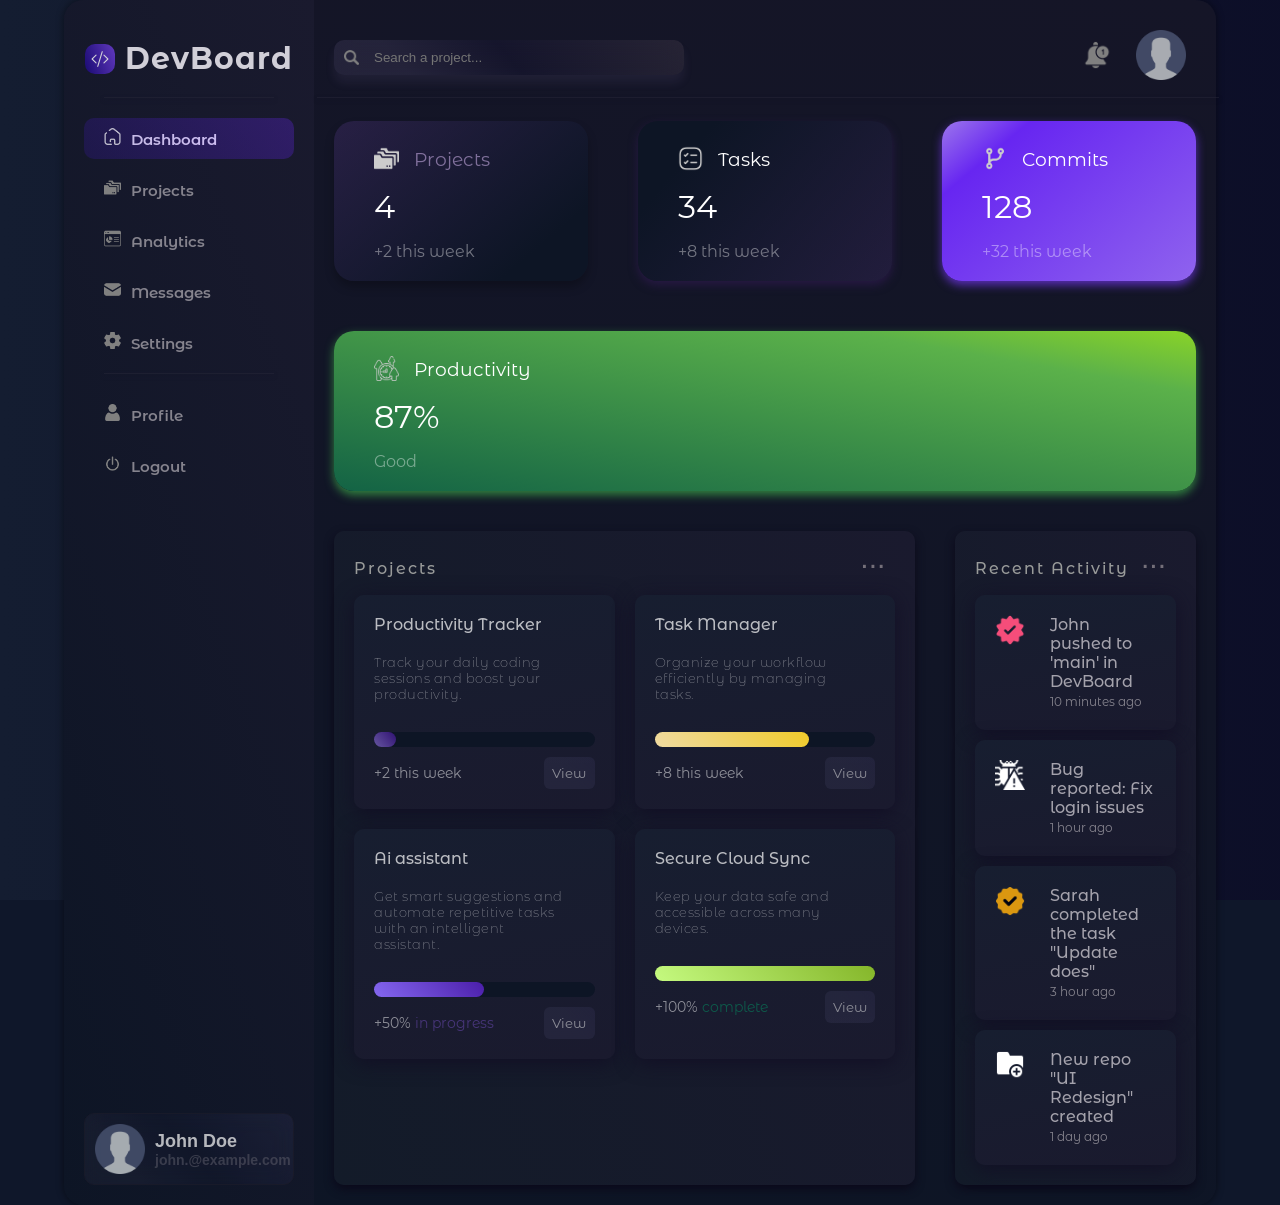
==== index.html @ 60241890 "fixed" ====
<!DOCTYPE html>
<html lang="en">

<head>
    <meta charset="UTF-8">
    <meta name="viewport" content="width=device-width, initial-scale=1.0">
    <link rel="stylesheet" href="style.css">
    <title>DevBoard</title>
    <link rel="preconnect" href="https://fonts.googleapis.com">
    <link rel="preconnect" href="https://fonts.gstatic.com" crossorigin>
    <link
        href="https://fonts.googleapis.com/css2?family=Montserrat+Alternates:ital,wght@0,100;0,200;0,300;0,400;0,500;0,600;0,700;0,800;0,900;1,100;1,200;1,300;1,400;1,500;1,600;1,700;1,800;1,900&display=swap"
        rel="stylesheet">
</head>

<body>
    <div class="container">
        <!-- sidebar -->
        <aside class="sidebar">
            <h1>
                <svg xmlns="http://www.w3.org/2000/svg" width="16" height="16" fill="currentColor"
                    class="bi bi-code-slash" viewBox="0 0 16 16" id="Dev-icon">
                    <path
                        d="M10.478 1.647a.5.5 0 1 0-.956-.294l-4 13a.5.5 0 0 0 .956.294zM4.854 4.146a.5.5 0 0 1 0 .708L1.707 8l3.147 3.146a.5.5 0 0 1-.708.708l-3.5-3.5a.5.5 0 0 1 0-.708l3.5-3.5a.5.5 0 0 1 .708 0m6.292 0a.5.5 0 0 0 0 .708L14.293 8l-3.147 3.146a.5.5 0 0 0 .708.708l3.5-3.5a.5.5 0 0 0 0-.708l-3.5-3.5a.5.5 0 0 0-.708 0" />
                </svg>
                <p>DevBoard</p>
            </h1>
            <hr class="line">
            <ul class="main-list ">
                <li><button class="sidebar-buttons"><img class="Dev-icon" src="./pngs/home-icon.png" alt="home"
                            height="15">Dashboard</button></li>
                <li><button class="sidebar-buttons"><img class="Dev-icon" src="./pngs/folder-icon.png" alt="folder"
                            height="15">Projects</button></li>
                <li><button class="sidebar-buttons"><img class="Dev-icon" src="./pngs/analitics-icon.png"
                            alt="analytics" height="15">Analytics</button></li>
                <li><button class="sidebar-buttons"><img class="Dev-icon" src="./pngs/email.png" alt="email"
                            height="15">Messages</button></li>
                <li><button class="sidebar-buttons"><img class="Dev-icon" src="./pngs/settings.png" alt="settings"
                            height="15">Settings</button></li>
            </ul>
            <hr class="line">

            <ul class="login-list">
                <li><button class="profile-buttons"><img class="Dev-icon" src="./pngs/user.png" alt="profile"
                            height="15">Profile</button></li>
                <li><button class="profile-buttons"><img class="Dev-icon" src="./pngs/turn-off.png" alt="logout"
                            height="15">Logout</button></li>
            </ul>


            <button class="Profile">
                <img class="Profile-img" src="./pngs/profile.png" alt="profile" height="50">
                <div class="Profile-text">
                    <span>John Doe</span>
                    <p>john.@example.com</p>
                </div>
            </button>

        </aside>

        <div class="main">
            <div class="navbar-container">
                <nav class="navbar">
                    <div class="search">
                        <img class="search-icon" src="./pngs/magnifying-glass.png" alt="search" height="15">
                        <input type="text" placeholder="Search a project..." class="search-input">
                    </div>

                    <div class="notify">
                        <a href="#"><img class="notify-icon" src="./pngs/notify.png" alt="notifications"
                                height="15"></a>
                        <a href="#" id="Profile"><img class="Profile-img" src="./pngs/profile.png" alt="profile"
                                height="50"></a>
                    </div>
                </nav>
                <hr class="nav-line">


                <section class="content">

                    <div class="cards-container">
                        <div class="card first">
                            <h3><img src="./pngs/folder-icon.png" alt="folder icon" height="20"
                                    class="content-icon">Projects
                            </h3>
                            <span class="indicator project-cnt">0</span>
                            <p class="details">+2 this week</p>
                        </div>

                        <div class="card second">
                            <h3><img src="./pngs/checklist.png" alt="checklist icon" height="20"
                                    class="content-icon">Tasks
                            </h3>
                            <span class="indicator">34</span>
                            <p class="details">+8 this week</p>
                        </div>

                        <div class="card third">
                            <h3><img src="./pngs/git.png" alt="commit icon" height="20" class="content-icon">Commits
                            </h3>
                            <span class="indicator ">128</span>
                            <p class="details">+32 this week</p>
                        </div>

                        <div class="card fourth">
                            <h3><img src="./pngs/clock.png" alt="productivity icon" height="20"
                                    class="content-icon">Productivity</h3>
                            <span class="indicator ">87%</span>
                            <p class="details">Good</p>
                        </div>
                    </div>
                </section>


                <!-- projects + activity container -->
                <div class="bottom-row">

                    <div class="projects-container">
                        <!-- just the button and text in main container -->
                        <div class="Text-above">
                            <span id="Projects">Projects</span>
                            <button class="main-delete-btn"><img src="./pngs/delete.png" alt=""></button>
                            <button class="edit-delete-btn">...</button>
                            <div class="menu">
                                <button class="add"><img src="./pngs/add-post.png" alt="" style="filter: invert();">Add the
                                    project</button>
                                <button class="edit"><img src="./pngs/edit.png" alt=""
                                        style="filter: invert();">Edit</button>
                                <button class="delete"><img src="./pngs/delete.png" alt="">Delete</button>
                            </div>
                        </div>

                        <!-- Project cards container-->
                        <div class="projects">
                            <!-- Project cards -->
                            <div class="project-cards">
                                <span class="Project-name">Productivity Tracker</span>
                                <label for="" class="checkbox-container">
                                    <input type="checkbox" name="" class="card-checkbox">
                                    <span class="custom-checkbox"></span>
                                </label>
                                <p class="project-text">Track your daily coding sessions and boost your productivity.
                                </p>
                                <div class="progress-bar">
                                    <div class="progress-bar-line w-10"></div>
                                </div>
                                <div class="percentage">
                                    <p id="percentage">+2 this week</p>
                                    <button class="view">View</button>
                                </div>
                            </div>

                            <div class="project-cards">
                                <span class="Project-name">Task Manager</span>
                                <label for="" class="checkbox-container">
                                    <input type="checkbox" name="" class="card-checkbox">
                                    <span class="custom-checkbox"></span>
                                </label>
                                <p class="project-text">Organize your workflow efficiently by managing tasks.</p>
                                <div class="progress-bar">
                                    <div class="progress-bar-line w-70"></div>
                                </div>
                                <div class="percentage">
                                    <p id="percentage">+8 this week</p>
                                    <button class="view">View</button>
                                </div>
                            </div>

                            <div class="project-cards">
                                <span class="Project-name">Ai assistant</span>
                                <label for="" class="checkbox-container">
                                    <input type="checkbox" name="" class="card-checkbox">
                                    <span class="custom-checkbox"></span>
                                </label>
                                <p class="project-text">Get smart suggestions and automate repetitive tasks with an
                                    intelligent assistant.</p>
                                <div class="progress-bar">
                                    <div class="progress-bar-line w-50"></div>
                                </div>
                                <div class="percentage">
                                    <p id="percentage">+50% <span class="progress">in progress</span></p>
                                    <button class="view">View</button>
                                </div>
                            </div>

                            <div class="project-cards">
                                <span class="Project-name">Secure Cloud Sync</span>
                                <label for="" class="checkbox-container">
                                    <input type="checkbox" name="" class="card-checkbox">
                                    <span class="custom-checkbox"></span>
                                </label>
                                <p class="project-text">Keep your data safe and accessible across many devices.</p>
                                <div class="progress-bar">
                                    <div class="progress-bar-line w-100"></div>
                                </div>
                                <div class="percentage">
                                    <p id="percentage">+100% <span class="complete">complete</span></p>
                                    <button class="view">View</button>
                                </div>
                            </div>
                        </div>

                    </div>

                    <div class="activity-container">
                        <div class="activity-above">
                            <span id="recent-title">Recent Activity</span>
                            <button class="edit-delete-btn">...</button>
                        </div>

                        <div class="activity-cards">

                            <div class="act-card">
                                <div class="activity">
                                    <img src="./pngs/check.png" alt="" height="20" class="act-icons">
                                    <p class="activity-text">John pushed to 'main' in DevBoard</p>
                                    <span class="act-under-text">10 minutes ago</span>
                                </div>
                            </div>

                            <div class="act-card">
                                <div class="activity">
                                    <img src="./pngs/bug-report.png" alt="" height="20" class="act-icons" id="bug">
                                    <p class="activity-text">Bug reported: Fix login issues</p>
                                    <span class="act-under-text">1 hour ago</span>
                                </div>
                            </div>

                            <div class="act-card">
                                <div class="activity">
                                    <img src="./pngs/checky.png" alt="" height="20" class="act-icons">
                                    <p class="activity-text">Sarah completed the task "Update does"</p>
                                    <span class="act-under-text">3 hour ago</span>
                                </div>
                            </div>

                            <div class="act-card">
                                <div class="activity">
                                    <img src="./pngs/add.png" alt="" height="20" class="act-icons">
                                    <p class="activity-text">New repo "UI Redesign" created</p>
                                    <span class="act-under-text">1 day ago</span>
                                </div>
                            </div>

                        </div>

                    </div>

                </div>

            </div>

        </div>

    </div>

    <script src="index.js"></script>

</body>

</html>

</body>

</html>
---- style.css ----
* {
    box-sizing: border-box;
    margin: 0;
    padding: 0;
}

html {
    scroll-behavior: smooth;
    font-family: "Montserrat Alternates", sans-serif;
}

body {
    background-color: #0f172a;
    margin: 0;
    display: flex;
    justify-content: center;
    align-items: center;
    min-height: 100vh;
    overflow-x: hidden;
}

body::after {
    z-index: -1;
    content: "";
    position: fixed;
    inset: 0;
    background: linear-gradient(90deg, #141d31 0%, #05001f 50%, #23213f 100%);
    animation: gradientAnimation 10s ease infinite;
    background-size: 400% 400%;
}

@keyframes gradientAnimation {
    0% {
        background-position: 0% 50%;
    }

    50% {
        background-position: 100% 50%;
    }

    100% {
        background-position: 0% 50%;
    }
}

.container {
    display: flex;
    background: linear-gradient(190deg, #151527 0%, #0d1525 100%);
    margin: 0 auto;
    width: 90%;
    height: 100%;
    min-height: 800px;
    border-radius: 20px;
    box-shadow: 0px 0px 7px 1px #00000066;
    animation: appearing 1s ease;
}

@keyframes appearing {
    0% {
        opacity: 0;
        transform: translateY(20px);
    }

    100% {
        opacity: 1;
        transform: translateY(0);
    }
}

#Dev-icon {
    height: 30px;
    margin-right: 10px;
    padding: 6px;
    width: auto;
    background: linear-gradient(70deg, #190a72 0%, #6139be 100%);
    border-radius: 10px;
}

.sidebar h1 {
    display: flex;
    align-items: center;
    justify-content: center;
    margin-bottom: 20px;
    margin-top: 20px;
    font-size: 30px;
    animation: appearing 1.5s ease;
    letter-spacing: 1px;
}

.sidebar {
    display: flex;
    flex-direction: column;
    color: #d1cfd8;
    width: 250px;
    max-height: 100%;
    background: linear-gradient(70deg, #0d1525 0%, #1a1a2e 100%);
    border-radius: 20px 0px 0px 20px;
    padding: 20px;
}

.line {
    border: none;
    height: 1px;
    background-color: #262638;
    margin: 20px;
    margin-top: 0;
    box-shadow: 0px 2px 5px 1px rgba(19, 6, 44, 0.2);
    opacity: 0.5;
}

.sidebar-buttons {
    font-family: "Montserrat Alternates", sans-serif;
    position: relative;
    background: transparent;
    border: none;
    color: #85838d;
    font-size: 15px;
    padding: 10px 20px;
    width: 100%;
    text-align: left;
    margin-bottom: 10px;
    cursor: pointer;
    border-radius: 10px;
    transition: color 0.4s ease-in-out;
    font-weight: 600;
    animation: appearing 1.5s ease-in-out;
    outline: none;
}

.login-list {
    list-style: none;
    display: flex;
    padding: 0;
    flex-direction: column;
}

.profile-buttons {
    font-family: "Montserrat Alternates", sans-serif;
    position: relative;
    background: transparent;
    border: none;
    color: #85838d;
    font-size: 15px;
    padding: 10px 20px;
    width: 100%;
    text-align: left;
    margin-bottom: 10px;
    cursor: pointer;
    border-radius: 10px;
    transition: color 0.4s ease;
    font-weight: 600;
    animation: appearing 1.5s ease;
    animation-timing-function: ease-in-out;
}

.profile-buttons::before {
    content: "";
    position: absolute;
    inset: 0;
    background: linear-gradient(50deg, #331894 0%, #6726f1 100%);
    border-radius: 10px;
    opacity: 0;
    transition: opacity 0.4s ease;
    z-index: 0;
}

.profile-buttons:hover,
.profile-buttons:active::before {
    color: #ffffff;
}

.profile-buttons:active .Dev-icon,
.profile-buttons:hover .Dev-icon {
    transition: filter 0.4s ease;
    filter: invert(1);
}

.profile-buttons:hover::before {
    opacity: 0.1;
}

.profile-buttons:active::before {
    transition: opacity 0.1s ease;
    opacity: 0.4;
}

.profile-buttons:active .Dev-icon {
    transition: opacity 0.1s ease;
    opacity: 0.7;
}


.sidebar-buttons::before {
    content: "";
    position: absolute;
    inset: 0;
    background: linear-gradient(50deg, #331894 0%, #6726f1 100%);
    border-radius: 10px;
    opacity: 0;
    transition: opacity 0.4s ease;
    z-index: 0;
}


.sidebar-buttons.focused,
.sidebar-buttons:hover {
    color: #ffffff;
}

.sidebar-buttons.focused .Dev-icon,
.sidebar-buttons:hover .Dev-icon {
    filter: invert(1);
}

.sidebar-buttons.focused .Dev-icon {
    transition: opacity 0.4s;
    opacity: 0.7;
}

.sidebar-buttons:hover::before {
    opacity: 0.1;
}

.sidebar-buttons.focused::before {
    opacity: 0.3;
}

.main-list {
    list-style: none;
    display: flex;
    padding: 0;
    flex-direction: column;
    transition: fadeIn 0.5s ease-in-out;
}

.Dev-icon {
    height: 17px;
    width: auto;
    margin-right: 10px;
    filter: invert(0.5);
    transition: filter 0.4s ease-in-out;
}

.Profile {
    text-decoration: none;
    display: flex;
    margin-top: auto;
    color: #c7c6c9;
    display: flex;
    align-items: center;
    gap: 10px;
    padding: 10px;
    cursor: pointer;
    border: 1px solid #1d1d2c;
    border-radius: 10px;
    background: linear-gradient(50deg, #857da31a 20%, #35315a1a 50%, #9f96f01a 100%);
    backdrop-filter: blur(10px);
    opacity: 0.7;
    animation: glow 4s ease infinite, appearing 2s ease;
    transition: opacity 0.4s ease, box-shadow 0.4s ease, transform 0.4s ease;
}

@keyframes glow {
    0% {
        box-shadow: 0px 4px 10px rgba(48, 32, 105, 0.2);
    }

    50% {
        box-shadow: 0px 4px 10px rgb(88, 71, 151);
    }

    100% {
        box-shadow: 0px 4px 10px rgba(59, 42, 121, 0.2);
    }
}

.Profile:hover {
    opacity: 1;
}

.Profile span {
    font-size: 18px;
    font-weight: bold;
    color: white;
    text-align: start;
}

.Profile p {
    opacity: 0.5;
    font-weight: 600;
    margin: 0;
    font-size: 14px;
    color: #85838d;
}

.Profile-text {
    display: flex;
    flex-direction: column;
}

#Profile {
    margin-right: 20px;
    cursor: pointer;
    opacity: 0.7;
    transition: opacity 0.4s ease;
}

#Profile:hover {
    opacity: 1;
}

.search-icon {
    position: absolute;
    cursor: text;
    z-index: 1;
    left: 20px;
    height: 15px;
    filter: invert(0.5);
    transition: filter 0.4s ease;
}

.search-input {
    padding: 10px 0px 10px 40px;
    max-width: 350px;
    width: 100%;
    cursor: text;
    border: none;
    backdrop-filter: blur(10px);
    outline: none;
    color: rgb(100, 110, 119);
    background: linear-gradient(50deg, #b9aae71a 20%, #26205a1a 50%, #d1b0b01a 100%);
    border-radius: 10px;
    box-shadow: 0px 8px 10px #8d75ac1a;
    transition: background-color 0.4s ease, color 0.4s ease, box-shadow 0.4s ease;
}

.search-input:focus{
    outline: none;
    background-color: #220d4e;
    color: #c7c6c9;
}

.search-input:hover {
    background-color: #140a2e;
    color: #c7c6c9;
}

.search-input:focus,
.search-input:hover {
    box-shadow: 0px 4px 10px #5f00db40;
}

.notify-icon {
    position: relative;
    height: 30px;
    bottom: 10px;
    cursor: pointer;
    transition: filter 0.4s ease;
    margin-right: 20px;
    filter: invert(0.5);
}

.navbar {
    display: flex;
    justify-content: space-between;
    align-items: center;
    padding: 10px;
    margin-top: 20px;
}

.search {
    position: relative;
    display: flex;
    align-items: center;
    gap: 10px;
    padding: 5px 10px;
    border-radius: 10px;
    flex: 1;
}



.notify-icon:hover {
    filter: invert(1);
}

.navbar-container {
    flex: 1;
    animation: appearing 1.5s ease;
    animation-timing-function: ease-in-out;
}

.nav-line {
    border: none;
    height: 1px;
    background-color: #262638;
    box-shadow: 0px 2px 5px 1px rgba(19, 6, 44, 0.2);
    opacity: 0.5;
    width: 100%;
    margin: 3px;
    left: 0;
}


.cards-container {
    display: flex;
    flex-wrap: wrap;
    gap: 10px;
}

.card {
    display: flex;
    flex-direction: column;
    min-height: 160px;
    cursor: default;
    margin-top: 20px;
    color: white;
    border-radius: 20px;
    padding: 20px;
    margin: 20px;
    flex: 1 1 200px;
    box-shadow: 0px 6px 10px #00000040;
    transition: transform 0.4s, box-shadow 0.4s ease;
    animation: appearing 2.5s ease-in-out;
    animation-timing-function: ease-in-out;
}

.card h3 {
    text-align: start;
    margin-left: 20px;
    font-weight: 400;
}

.first h3 {
    color: #e4c4ff81;
}

.first {
    background: linear-gradient(320deg, #0d1525 0%, #0d1525 20%, #a662ff23 100%);
}

.second {
    background: linear-gradient(130deg, #0d1525 0%, #0d1525 20%, #a561ff1a 100%);
    box-shadow: 0px 4px 10px #271944;
}

.third {
    background: linear-gradient(320deg, #8f63ee 0%, #6726f1 80%, #9c76ec 100%);
    box-shadow: 0px 4px 10px #5a2eb9;
}

.fourth {
    box-shadow: 0px 4px 10px #328340;
    background: linear-gradient(10deg, #8acc35f5 -40%, #136345 0%, #5bb14a 80%, #8edb28f5 100%);
}

.content-icon {
    position: relative;
    top: 5px;
    height: 25px;
    width: auto;
    margin-right: 15px;
    filter: invert(0.8);
    transition: filter 0.4s ease;
}

.indicator {
    margin-left: 20px;
    font-size: xx-large;
    margin-top: auto;
}

.details {
    opacity: 0.4;
    margin-left: 20px;
    margin-top: auto;
}

.card:hover {
    transform: translateY(-5px);
}

.first:hover {
    box-shadow: 0px 4px 10px #281d3d;
}

.second:hover {
    box-shadow: 0px 8px 10px #22006b;
}

.third:hover {
    box-shadow: 0px 8px 10px #7313c2;
}

.fourth:hover {
    box-shadow: 0px 4px 10px #37b426;
}

.projects-container {
    animation: appearing 1.5s ease;
    animation-timing-function: ease-in-out;
    color: white;
    margin: 20px;
    border: none;
    border-radius: 10px;
    padding: 20px;
    flex: 2 1 500px;
    min-height: 350px;
    box-shadow: 0px 4px 10px #0b091a;
    background: linear-gradient(70deg, #131b29 0%, #1a1a2e 100%);
}

.projects {
    display: grid;      
    grid-template-columns: repeat(auto-fit, minmax(250px, 1fr));
    gap: 20px;
    margin-top: 10px;
}

.project-cards.shaking {
    animation: shaking 0.6s ease infinite;
}

.project-cards.shaking .checkbox-container {
    opacity: 1;
}

.project-cards.shaking .card-checkbox{
    cursor: pointer;
}

.project-cards.shaking .custom-checkbox{
    cursor: pointer;
}

@keyframes shaking {
    0% {
        transform: rotate(0);
    }
    20% {
        transform: rotate(-1deg);
    }
    40% {
        transform: rotate(1deg);
    }
    60% {
        transform: rotate(-1deg);
    }
    80% {
        transform: rotate(1deg);
    }
    100% {
        transform: rotate(0deg);
    }
}

.project-cards {
    position: relative;
    animation: appearing 2.5s ease;
    animation-timing-function: ease-in-out;
    border-radius: 10px;
    padding: 20px;
    width: 100%;
    flex: 1;
    box-shadow: 0px 4px 20px #120f25;
    background: linear-gradient(170deg, #171e30 0%, #1a1a2e 100%);
}

.card-checkbox{
    opacity: 0;
    width: 100%;
    height: 100%;
    position: absolute;
    top: 0;
    left: 0;
    /* cursor: pointer; */
}

.checkbox-container input:checked + .custom-checkbox{
    background: linear-gradient(70deg, #3f226d 0%, #4f23b8 100%);
}

.custom-checkbox {
    border-radius: 50%;
    width: 100%;
    height: 100%;
    display: block;
    border: 1px solid #3c3069;
    border-radius: 35%;
}


.checkbox-container input:checked + .custom-checkbox::after {
    content: "";
    position: absolute;
    transform-origin: bottom left;
    clip-path: polygon(14% 44%, 0 65%, 50% 100%, 100% 16%, 80% 0%, 43% 62%);
    left: 5px;
    top: 5px;
    width: 10px;
    height: 10px;
    background-color: rgb(180, 154, 240);
    box-shadow: 4px 8px 32px #241146;
}

.checkbox-container input:hover + .custom-checkbox {
    background: linear-gradient(70deg, #181333 0%, #290875 100%);
}

.checkbox-container input:active + .custom-checkbox {
    background: linear-gradient(70deg, #4916c2 0%, #2d226b 100%);
}

.checkbox-container{
    opacity: 0;
    width: 20px;
    height: 20px;
    position: absolute; 
    right: 10px;
    top: 10px;
}

.main-delete-btn.active {
    display: block;
}

.main-delete-btn {
    display: none;
    position: absolute;
    right: 45px;
    top: 5px;
    border: none;
    background: transparent;
    cursor: pointer;
    padding: 0px;
    margin: 0px;
    transition: opacity 0.4s ease;
    transition: filter 0.2s ease;
}

.main-delete-btn img:hover{
    filter: brightness(1.2);
}

.main-delete-btn img:active{
    filter: brightness(1.5);
}

.main-delete-btn img{
    height: 20px;
    width: 20px;
}

.Text-above {
    position: relative;
    display: flex;
    align-items: center;
    justify-content: space-between;
}

#Projects {
    font-weight: 500;
    letter-spacing: 2px;
    color: #999b9a;
    animation: appearing 1.5s ease-in-out;
}

.edit-delete-btn {
    position: relative;
    border: 0px;
    background: transparent;
    cursor: pointer;
    padding: 0px;
    margin: 0;
    font-size: 30px;
    color: rgb(116, 111, 121);
    right: 10px;
    bottom: 10px;
    transition: color 0.1s ease;
}

.edit-delete-btn:hover {
    color: white;
}

.edit-delete-btn:active {
    color: #000000;
}

.menu {
    z-index: 9999;
    position: absolute;
    right: 15px;
    top: 25px;
    background: rgba(143, 117, 177, 0.03);
    border-radius: 20px;
    border: 1px solid rgba(255, 255, 255, 0.068);
    padding: 20px;
    backdrop-filter: blur(10px);
    display: flex;
    box-shadow: 0 8px 32px rgba(143, 117, 177, 0.05);
    flex-direction: column;
    gap: 10px;
    opacity: 0;
    visibility: hidden;
    transition: opacity 0.2s ease, transform 0.4s ease, visibility 0.2s ease;
}

.menu.visible {
    opacity: 1;
    transform: translateX(-10px);
    visibility: visible;
}

.menu img {
    height: 17px;
    margin-right: 14px;
}

.menu button:hover {
    background: rgba(255, 255, 255, 0.1);
}

.menu button:active {
    background: rgba(255, 255, 255, 0.2);
}

.menu > .delete{
    color: rgb(214, 29, 29);
}

.menu button {
    letter-spacing: 3px;
    font-size: 15px;
    font-family: "Montserrat Alternates", sans-serif;
    border: none;
    background: transparent;
    color: white;
    padding: 10px;
    text-align: left;
    cursor: pointer;
    border-radius: 10px;
    transition: background-color 0.2s ease;
}

.project-text {
    color: #ffffff;
    opacity: 0.5;
    font-size: 13px;
    font-weight: 200;
    letter-spacing: 0.5px;
    text-align: start;
    margin-top: 20px;
    width: 90%;
}

.Project-name {
    font-weight: 500;
    opacity: 0.7;
}

.progress-bar {
    position: relative;
    border-radius: 10px;
    margin-top: 30px;
    min-width: 210px;
    width: 100%;
    height: 15px;
    background: #0d1525;
}

.progress-bar-line {
    height: 100%;
    background: linear-gradient(50deg, #8568f0 0%, #4b1eaa 100%);
    overflow: hidden;
    border-radius: 10px;
    width: 0%;
}

.w-50 {
    width: 50%;
}

.w-100{
    width: 100%;
    background: linear-gradient(50deg, #c5fa80 0%, #85b62a 100%);
}

.w-70 {
    width: 70%;
    background: linear-gradient(50deg, #f0dba2 0%, #f0cb2a 100%);
}

.w-10{
    width: 10%;
    background: linear-gradient(50deg, #6656a0 0%, #301172 100%);
}

.percentage {
    margin-top: 10px;
    display: flex;
    justify-content: space-between;
    align-items: center;
}

.progress {
    color: #724ec0;
}

.complete {
    color: #029665;
}

#percentage {
    font-size: 14px;
    opacity: 0.5;
}

.view {
    transition: opacity 0.4s ease, transform 0.1s ease;
    border-radius: 6px;
    border: 0;
    padding: 8px;
    margin: 0;
    min-width: 23%;
    opacity: 0.5;
    cursor: pointer;
    color: white;
    font-family: "Montserrat Alternates", sans-serif;
    background: linear-gradient(50deg, #46466879 50%, #5d589444 100%);
}

.view:hover {
    opacity: 1;
}

.view:active {
    transform: scale(0.95);
}

.main {
    display: flex;
    flex-direction: column;
    flex: 1;
}

.bottom-row {
    display: flex;
    flex-wrap: wrap;
}

.activity-container {
    animation: appearing 1.5s ease;
    animation-timing-function: ease-in-out;
    color: white;
    border: none;
    border-radius: 10px;
    max-height: 700px;
    flex: 1 1 200px;
    margin: 20px;
    padding: 20px;
    box-shadow: 0px 4px 10px #0b091a;
    background: linear-gradient(70deg, #131b29 0%, #1a1a2e 100%);
}

.activity-above {
    display: flex;
    align-items: center;
    justify-content: space-between;
}

.act-card {
    position: relative;
    animation: appearing 2.5s ease;
    animation-timing-function: ease-in-out;
    transition: transform 0.4s ease;
    border-radius: 10px;
    padding: 20px;
    width: 100%;
    margin-top: 10px;
    box-shadow: 0px 4px 20px #120f25;
    background: linear-gradient(170deg, #171e30 0%, #1a1a2e 100%);
    cursor: pointer;
}

.act-icons {
    position: absolute;
    height: 30px;
    left: 20px;
    filter: invert(2);
}

.activity-text {
    margin-left: 55px;
    font-weight: 500;
    color: #a4a2ac;
    text-align: left;
}

.act-under-text {
    font-size: 12px;
    text-align: left;
    color: #85838d;
    margin-left: 55px;
}

.act-card:hover {
    transform: translateY(-5px);
}

.activity {
    text-align: left;
}

#recent-title {
    text-align: start;
    font-weight: 500;
    letter-spacing: 2px;
    color: #999b9a;
    animation: appearing 1.5s ease-in-out;
}
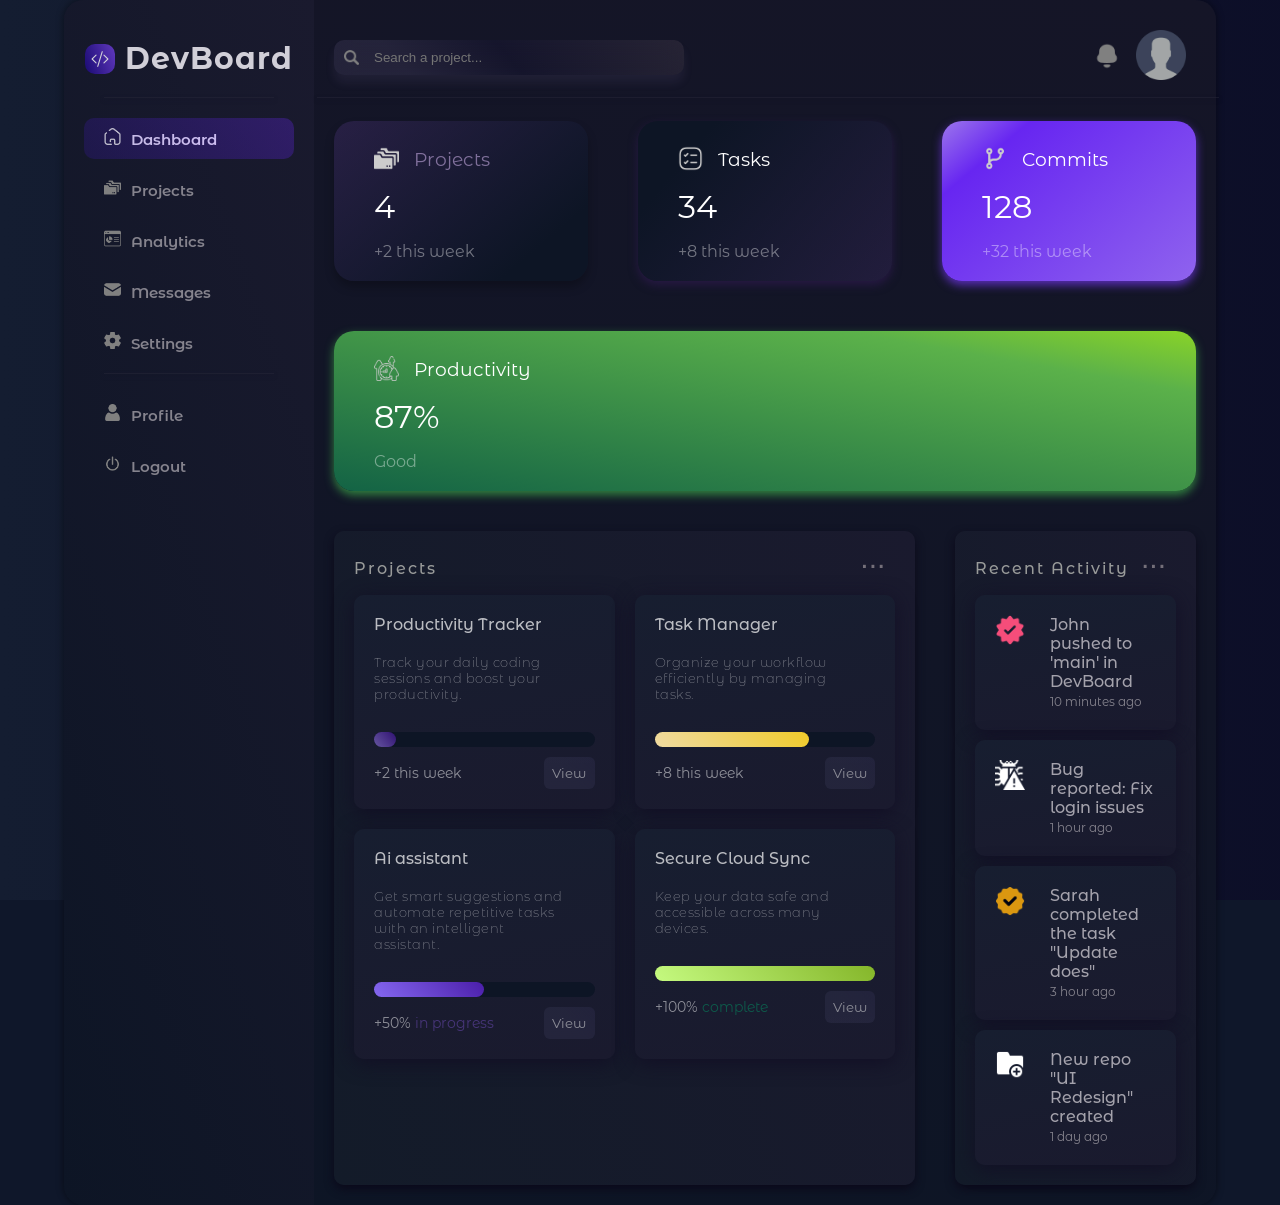
==== commit 3c2621af: "changed notification icon and removed the profile stuff on the bottom-left" ====
--- a/index.html
+++ b/index.html
@@ -15,7 +15,7 @@
 
 <body>
     <div class="container">
-        <!-- sidebar -->
+        <!-- sidebar and buttons-->
         <aside class="sidebar">
             <h1>
                 <svg xmlns="http://www.w3.org/2000/svg" width="16" height="16" fill="currentColor"
@@ -47,15 +47,6 @@
                             height="15">Logout</button></li>
             </ul>
 
-
-            <button class="Profile">
-                <img class="Profile-img" src="./pngs/profile.png" alt="profile" height="50">
-                <div class="Profile-text">
-                    <span>John Doe</span>
-                    <p>john.@example.com</p>
-                </div>
-            </button>
-
         </aside>
 
         <div class="main">
@@ -67,10 +58,10 @@
                     </div>
 
                     <div class="notify">
-                        <a href="#"><img class="notify-icon" src="./pngs/notify.png" alt="notifications"
-                                height="15"></a>
-                        <a href="#" id="Profile"><img class="Profile-img" src="./pngs/profile.png" alt="profile"
-                                height="50"></a>
+                        <button class="notification"><img class="notify-icon" src="./pngs/notification.png" alt="notifications"
+                                height="15"></button>
+                        <button id="Profile"><img class="Profile-img" src="./pngs/profile.png" alt="profile"
+                                height="50"></button>
                     </div>
                 </nav>
                 <hr class="nav-line">
--- a/style.css
+++ b/style.css
@@ -241,24 +241,6 @@
     transition: filter 0.4s ease-in-out;
 }
 
-.Profile {
-    text-decoration: none;
-    display: flex;
-    margin-top: auto;
-    color: #c7c6c9;
-    display: flex;
-    align-items: center;
-    gap: 10px;
-    padding: 10px;
-    cursor: pointer;
-    border: 1px solid #1d1d2c;
-    border-radius: 10px;
-    background: linear-gradient(50deg, #857da31a 20%, #35315a1a 50%, #9f96f01a 100%);
-    backdrop-filter: blur(10px);
-    opacity: 0.7;
-    animation: glow 4s ease infinite, appearing 2s ease;
-    transition: opacity 0.4s ease, box-shadow 0.4s ease, transform 0.4s ease;
-}
 
 @keyframes glow {
     0% {
@@ -274,40 +256,6 @@
     }
 }
 
-.Profile:hover {
-    opacity: 1;
-}
-
-.Profile span {
-    font-size: 18px;
-    font-weight: bold;
-    color: white;
-    text-align: start;
-}
-
-.Profile p {
-    opacity: 0.5;
-    font-weight: 600;
-    margin: 0;
-    font-size: 14px;
-    color: #85838d;
-}
-
-.Profile-text {
-    display: flex;
-    flex-direction: column;
-}
-
-#Profile {
-    margin-right: 20px;
-    cursor: pointer;
-    opacity: 0.7;
-    transition: opacity 0.4s ease;
-}
-
-#Profile:hover {
-    opacity: 1;
-}
 
 .search-icon {
     position: absolute;
@@ -351,13 +299,48 @@
 }
 
 .notify-icon {
-    position: relative;
+    height: 28px;
+    transition: filter 0.2s ease;
+    filter: invert(0.5);
+}
+
+.notify-icon:hover {
+    filter: invert(0.7);
+}
+
+.notify-icon:active {
+    filter: invert(1) brightness(1.3);
+}
+
+.notification{
+    bottom: 10px;
+    position: relative;
+    cursor: pointer;
+    right: 10px;
     height: 30px;
-    bottom: 10px;
-    cursor: pointer;
-    transition: filter 0.4s ease;
+    width: 30px;
+    background-color: red;
+    border: none;
+    background: transparent;
+    border-radius: 50%;
+}
+
+#Profile {
     margin-right: 20px;
-    filter: invert(0.5);
+    cursor: pointer;
+    filter: brightness(0.7);
+    transition: filter 0.2s ease;
+    border-radius: 50%;
+    border: none;
+    background: transparent;
+}
+
+#Profile:hover {
+    filter: brightness(0.9);
+}
+
+#Profile:active{
+    filter: brightness(1.1);
 }
 
 .navbar {
@@ -376,12 +359,6 @@
     padding: 5px 10px;
     border-radius: 10px;
     flex: 1;
-}
-
-
-
-.notify-icon:hover {
-    filter: invert(1);
 }
 
 .navbar-container {
@@ -880,7 +857,7 @@
     margin-top: 10px;
     box-shadow: 0px 4px 20px #120f25;
     background: linear-gradient(170deg, #171e30 0%, #1a1a2e 100%);
-    cursor: pointer;
+    cursor: default;
 }
 
 .act-icons {
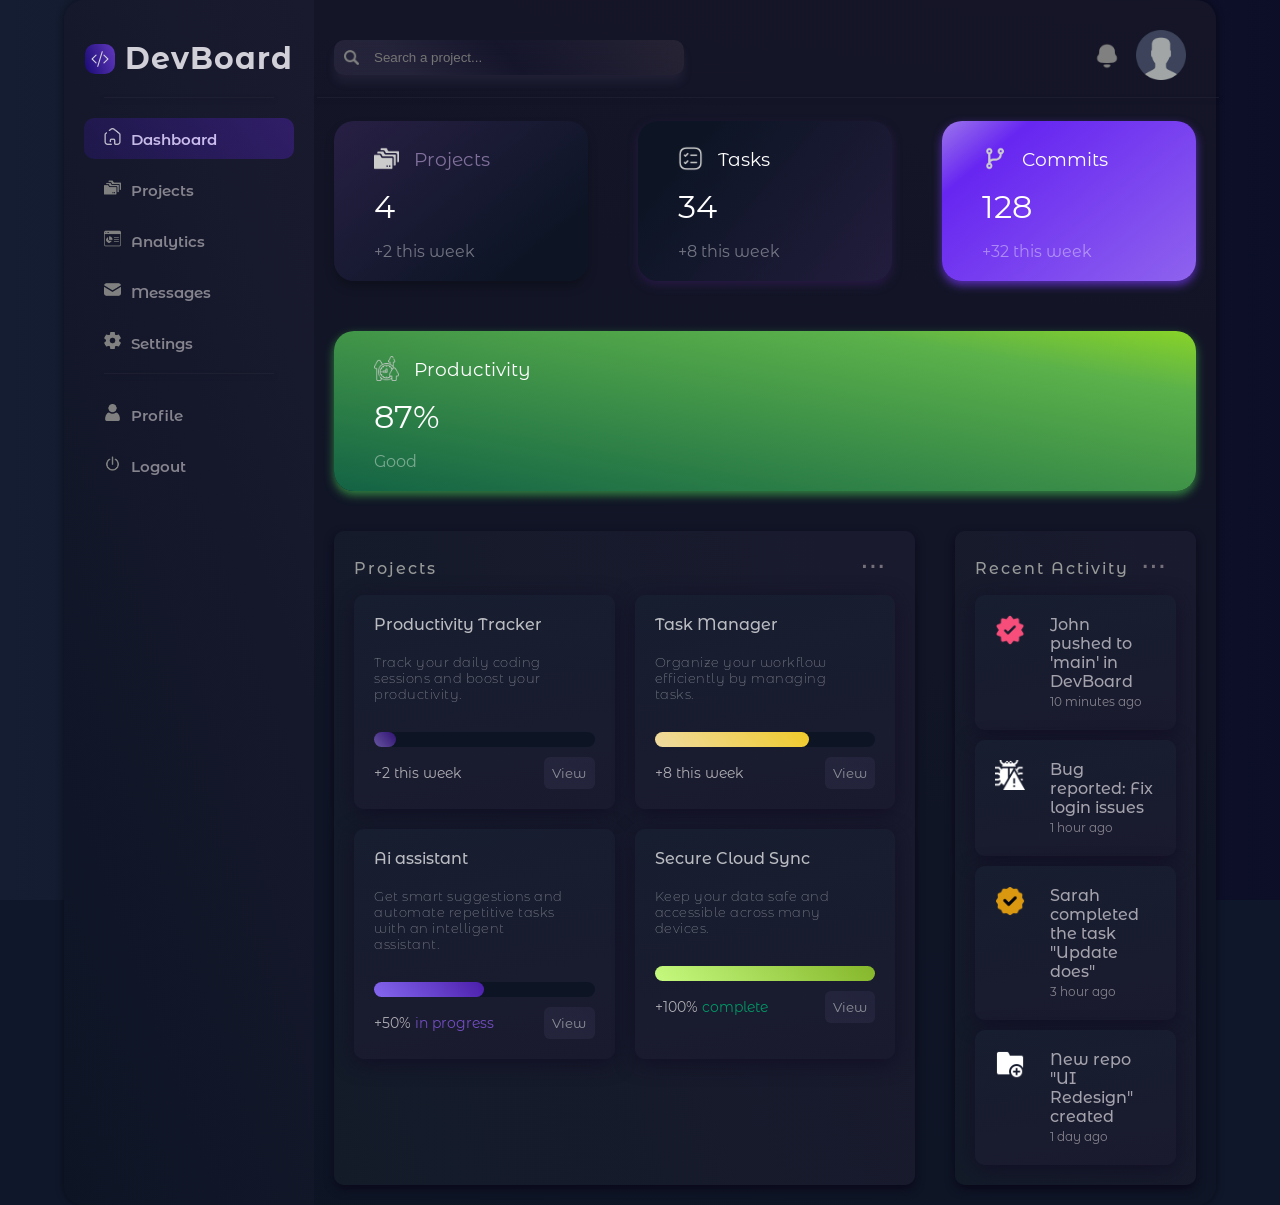
==== commit 8c566f8e: "Added adaptive interface,sidebar for mobile" ====
--- a/index.html
+++ b/index.html
@@ -48,7 +48,7 @@
             </ul>
 
         </aside>
-
+        <!-- Search , notification , profile -->
         <div class="main">
             <div class="navbar-container">
                 <nav class="navbar">
@@ -136,7 +136,7 @@
                                     <div class="progress-bar-line w-10"></div>
                                 </div>
                                 <div class="percentage">
-                                    <p id="percentage">+2 this week</p>
+                                    <p class="percentages">+2 this week</p>
                                     <button class="view">View</button>
                                 </div>
                             </div>
@@ -152,7 +152,7 @@
                                     <div class="progress-bar-line w-70"></div>
                                 </div>
                                 <div class="percentage">
-                                    <p id="percentage">+8 this week</p>
+                                    <p class="percentages">+8 this week</p>
                                     <button class="view">View</button>
                                 </div>
                             </div>
@@ -169,7 +169,7 @@
                                     <div class="progress-bar-line w-50"></div>
                                 </div>
                                 <div class="percentage">
-                                    <p id="percentage">+50% <span class="progress">in progress</span></p>
+                                    <p class="percentages">+50% <span class="progress">in progress</span></p>
                                     <button class="view">View</button>
                                 </div>
                             </div>
@@ -185,7 +185,7 @@
                                     <div class="progress-bar-line w-100"></div>
                                 </div>
                                 <div class="percentage">
-                                    <p id="percentage">+100% <span class="complete">complete</span></p>
+                                    <p class="percentages">+100% <span class="complete">complete</span></p>
                                     <button class="view">View</button>
                                 </div>
                             </div>
@@ -244,6 +244,30 @@
         </div>
 
     </div>
+    
+    <nav class="mobile-nav" id="mobileNav">
+        <button class="mobile-nav-btn active">
+            <img src="./pngs/home-icon.png" alt="home">
+            <span>Home</span>
+        </button>
+        <button class="mobile-nav-btn">
+            <img src="./pngs/folder-icon.png" alt="projects">
+            <span>Projects</span>
+        </button>
+        <button class="mobile-nav-btn">
+            <img src="./pngs/analitics-icon.png" alt="analytics">
+            <span>Analytics</span>
+        </button>
+        <button class="mobile-nav-btn">
+            <img src="./pngs/email.png" alt="messages">
+            <span>Messages</span>
+        </button>
+        <button class="mobile-nav-btn">
+            <img src="./pngs/settings.png" alt="settings">
+            <span>Settings</span>
+        </button>
+    </nav>
+
 
     <script src="index.js"></script>
 
--- a/style.css
+++ b/style.css
@@ -241,22 +241,6 @@
     transition: filter 0.4s ease-in-out;
 }
 
-
-@keyframes glow {
-    0% {
-        box-shadow: 0px 4px 10px rgba(48, 32, 105, 0.2);
-    }
-
-    50% {
-        box-shadow: 0px 4px 10px rgb(88, 71, 151);
-    }
-
-    100% {
-        box-shadow: 0px 4px 10px rgba(59, 42, 121, 0.2);
-    }
-}
-
-
 .search-icon {
     position: absolute;
     cursor: text;
@@ -282,7 +266,7 @@
     transition: background-color 0.4s ease, color 0.4s ease, box-shadow 0.4s ease;
 }
 
-.search-input:focus{
+.search-input:focus {
     outline: none;
     background-color: #220d4e;
     color: #c7c6c9;
@@ -312,7 +296,7 @@
     filter: invert(1) brightness(1.3);
 }
 
-.notification{
+.notification {
     bottom: 10px;
     position: relative;
     cursor: pointer;
@@ -339,7 +323,7 @@
     filter: brightness(0.9);
 }
 
-#Profile:active{
+#Profile:active {
     filter: brightness(1.1);
 }
 
@@ -488,7 +472,7 @@
 }
 
 .projects {
-    display: grid;      
+    display: grid;
     grid-template-columns: repeat(auto-fit, minmax(250px, 1fr));
     gap: 20px;
     margin-top: 10px;
@@ -502,30 +486,35 @@
     opacity: 1;
 }
 
-.project-cards.shaking .card-checkbox{
+.project-cards.shaking .card-checkbox {
     cursor: pointer;
 }
 
-.project-cards.shaking .custom-checkbox{
+.project-cards.shaking .custom-checkbox {
     cursor: pointer;
 }
 
 @keyframes shaking {
     0% {
-        transform: rotate(0);
-    }
+        transform: rotate(0deg);
+    }
+
     20% {
         transform: rotate(-1deg);
     }
+
     40% {
         transform: rotate(1deg);
     }
+
     60% {
         transform: rotate(-1deg);
     }
+
     80% {
         transform: rotate(1deg);
     }
+
     100% {
         transform: rotate(0deg);
     }
@@ -541,19 +530,19 @@
     flex: 1;
     box-shadow: 0px 4px 20px #120f25;
     background: linear-gradient(170deg, #171e30 0%, #1a1a2e 100%);
-}
-
-.card-checkbox{
+    cursor: default;
+}
+
+.card-checkbox {
     opacity: 0;
     width: 100%;
     height: 100%;
     position: absolute;
     top: 0;
     left: 0;
-    /* cursor: pointer; */
-}
-
-.checkbox-container input:checked + .custom-checkbox{
+}
+
+.checkbox-container input:checked+.custom-checkbox {
     background: linear-gradient(70deg, #3f226d 0%, #4f23b8 100%);
 }
 
@@ -567,7 +556,7 @@
 }
 
 
-.checkbox-container input:checked + .custom-checkbox::after {
+.checkbox-container input:checked+.custom-checkbox::after {
     content: "";
     position: absolute;
     transform-origin: bottom left;
@@ -580,19 +569,19 @@
     box-shadow: 4px 8px 32px #241146;
 }
 
-.checkbox-container input:hover + .custom-checkbox {
+.checkbox-container input:hover+.custom-checkbox {
     background: linear-gradient(70deg, #181333 0%, #290875 100%);
 }
 
-.checkbox-container input:active + .custom-checkbox {
+.checkbox-container input:active+.custom-checkbox {
     background: linear-gradient(70deg, #4916c2 0%, #2d226b 100%);
 }
 
-.checkbox-container{
+.checkbox-container {
     opacity: 0;
     width: 20px;
     height: 20px;
-    position: absolute; 
+    position: absolute;
     right: 10px;
     top: 10px;
 }
@@ -615,15 +604,15 @@
     transition: filter 0.2s ease;
 }
 
-.main-delete-btn img:hover{
+.main-delete-btn img:hover {
     filter: brightness(1.2);
 }
 
-.main-delete-btn img:active{
+.main-delete-btn img:active {
     filter: brightness(1.5);
 }
 
-.main-delete-btn img{
+.main-delete-btn img {
     height: 20px;
     width: 20px;
 }
@@ -702,7 +691,7 @@
     background: rgba(255, 255, 255, 0.2);
 }
 
-.menu > .delete{
+.menu>.delete {
     color: rgb(214, 29, 29);
 }
 
@@ -758,7 +747,7 @@
     width: 50%;
 }
 
-.w-100{
+.w-100 {
     width: 100%;
     background: linear-gradient(50deg, #c5fa80 0%, #85b62a 100%);
 }
@@ -768,7 +757,7 @@
     background: linear-gradient(50deg, #f0dba2 0%, #f0cb2a 100%);
 }
 
-.w-10{
+.w-10 {
     width: 10%;
     background: linear-gradient(50deg, #6656a0 0%, #301172 100%);
 }
@@ -788,9 +777,9 @@
     color: #029665;
 }
 
-#percentage {
+.percentages {
     font-size: 14px;
-    opacity: 0.5;
+    color: #aeacb3;
 }
 
 .view {
@@ -895,4 +884,220 @@
     letter-spacing: 2px;
     color: #999b9a;
     animation: appearing 1.5s ease-in-out;
+}
+
+/* for mobile*/
+
+@media (max-width: 768px) {
+
+    body {
+        align-items: flex-start;
+        padding-bottom: 100px;
+    }
+
+    .container {
+        flex-direction: column;
+        width: 100%;
+        min-height: 100vh;
+        border-radius: 0;
+        margin: 0;
+    }
+
+/* desktop sidebar */
+    .sidebar {
+        display: none;
+    }
+
+    .main {
+        flex: 1;
+        width: 100%;
+        padding-bottom: 20px;
+    }
+
+    .navbar-container {
+        padding: 0 5px;
+    }
+
+    .navbar {
+        margin-top: 15px;
+        padding: 5px 10px;
+    }
+
+    .search-input {
+        max-width: 200px;
+        font-size: 13px;
+    }
+
+    #Profile {
+        margin-right: 5px;
+    }
+
+    .Profile-img {
+        height: 38px !important;
+    }
+
+    .notify-icon {
+        height: 25px;
+    }
+
+    .notification {
+        bottom: 5px;
+    }
+
+    .bottom-row {
+        flex-direction: column;
+    }
+
+    .projects-container {
+        margin: 10px 12px;
+        padding: 15px;
+        flex: none;
+    }
+
+    .activity-container {
+        margin: 10px 12px;
+        padding: 15px;
+        flex: none;
+        max-height: none;
+    }
+
+    .projects {
+        grid-template-columns: 1fr;
+        gap: 12px;
+    }
+
+    .project-cards {
+        min-width: 0;
+    }
+
+    .progress-bar {
+        min-width: 0;
+    }
+
+    .mobile-nav {
+        display: flex !important;
+    }
+}
+
+/* nav mobile */
+.mobile-nav {
+    display: none;
+    position: fixed;
+    bottom: 18px;
+    left: 50%;
+    transform: translateX(-50%);
+    z-index: 9999;
+    background: #140f2d73;
+    backdrop-filter: blur(28px) saturate(180%);
+    border: 1px solid rgba(255, 255, 255, 0.10);
+    border-radius: 999px;
+    padding: 10px 18px;
+    gap: 4px;
+    align-items: center;
+    justify-content: space-around;
+    width: calc(100% - 40px);
+    max-width: 420px;
+    box-shadow:
+        0 8px 32px rgba(80, 30, 180, 0.25),
+        0 2px 8px rgba(0, 0, 0, 0.4),
+        inset 0 1px 0 rgba(255, 255, 255, 0.12);
+    animation: appear 1.5s ease;
+}
+
+@keyframes appear {
+    from {
+        opacity: 0;
+        translate: 0 20px;
+    }
+
+    to {
+        opacity: 1;
+        translate: 0;
+    }
+}
+
+.mobile-nav-btn {
+    display: flex;
+    flex-direction: column;
+    align-items: center;
+    justify-content: center;
+    gap: 4px;
+    background: transparent;
+    border: none;
+    cursor: pointer;
+    padding: 8px 12px;
+    border-radius: 50px;
+    transition: background 0.35s ease,
+        transform 0.25s ease,
+        box-shadow 0.35s ease, filter 0.35s;
+    position: relative;
+    min-width: 52px;
+}
+
+.mobile-nav-btn img {
+    height: 20px;
+    width: 20px;
+    filter: invert(0.5);
+    transition: filter 0.35s ease, transform 0.25s ease;
+    object-fit: contain;
+}
+
+.mobile-nav-btn span {
+    font-family: "Montserrat Alternates", sans-serif;
+    font-size: 10px;
+    font-weight: 600;
+    color: rgba(150, 140, 180, 0.7);
+    letter-spacing: 0.3px;
+    transition: color 0.35s ease;
+}
+
+.mobile-nav-btn.active {
+    background: rgba(120, 70, 220, 0.22);
+    box-shadow:
+        0 2px 14px rgba(103, 38, 241, 0.30),
+        0 1px 0 rgba(255, 255, 255, 0.08);
+}
+
+.mobile-nav-btn.active img {
+    filter: invert(1) brightness(1.15) drop-shadow(0 0 6px rgba(180, 130, 255, 0.7));
+    transform: translateY(-2px) scale(1.12);
+}
+
+.mobile-nav-btn.active span {
+    color: rgba(200, 170, 255, 0.95);
+}
+
+.mobile-nav-btn:active {
+    transform: scale(0.92);
+}
+
+.mobile-nav-btn:active img {
+    filter: invert(0.9) brightness(1.3);
+}
+
+/* active dot */
+.mobile-nav-btn.active::after {
+    content: "";
+    position: absolute;
+    bottom: 3px;
+    left: 50%;
+    transform: translateX(-50%);
+    width: 4px;
+    height: 4px;
+    border-radius: 50%;
+    background: linear-gradient(135deg, #a78fff, #6726f1);
+    box-shadow: 0 0 6px rgba(167, 143, 255, 0.8);
+    animation: dotAppear 0.4s ease;
+}
+
+@keyframes dotAppear {
+    from {
+        opacity: 0;
+        transform: translateX(-50%) scale(0);
+    }
+
+    to {
+        opacity: 1;
+        transform: translateX(-50%) scale(1);
+    }
 }
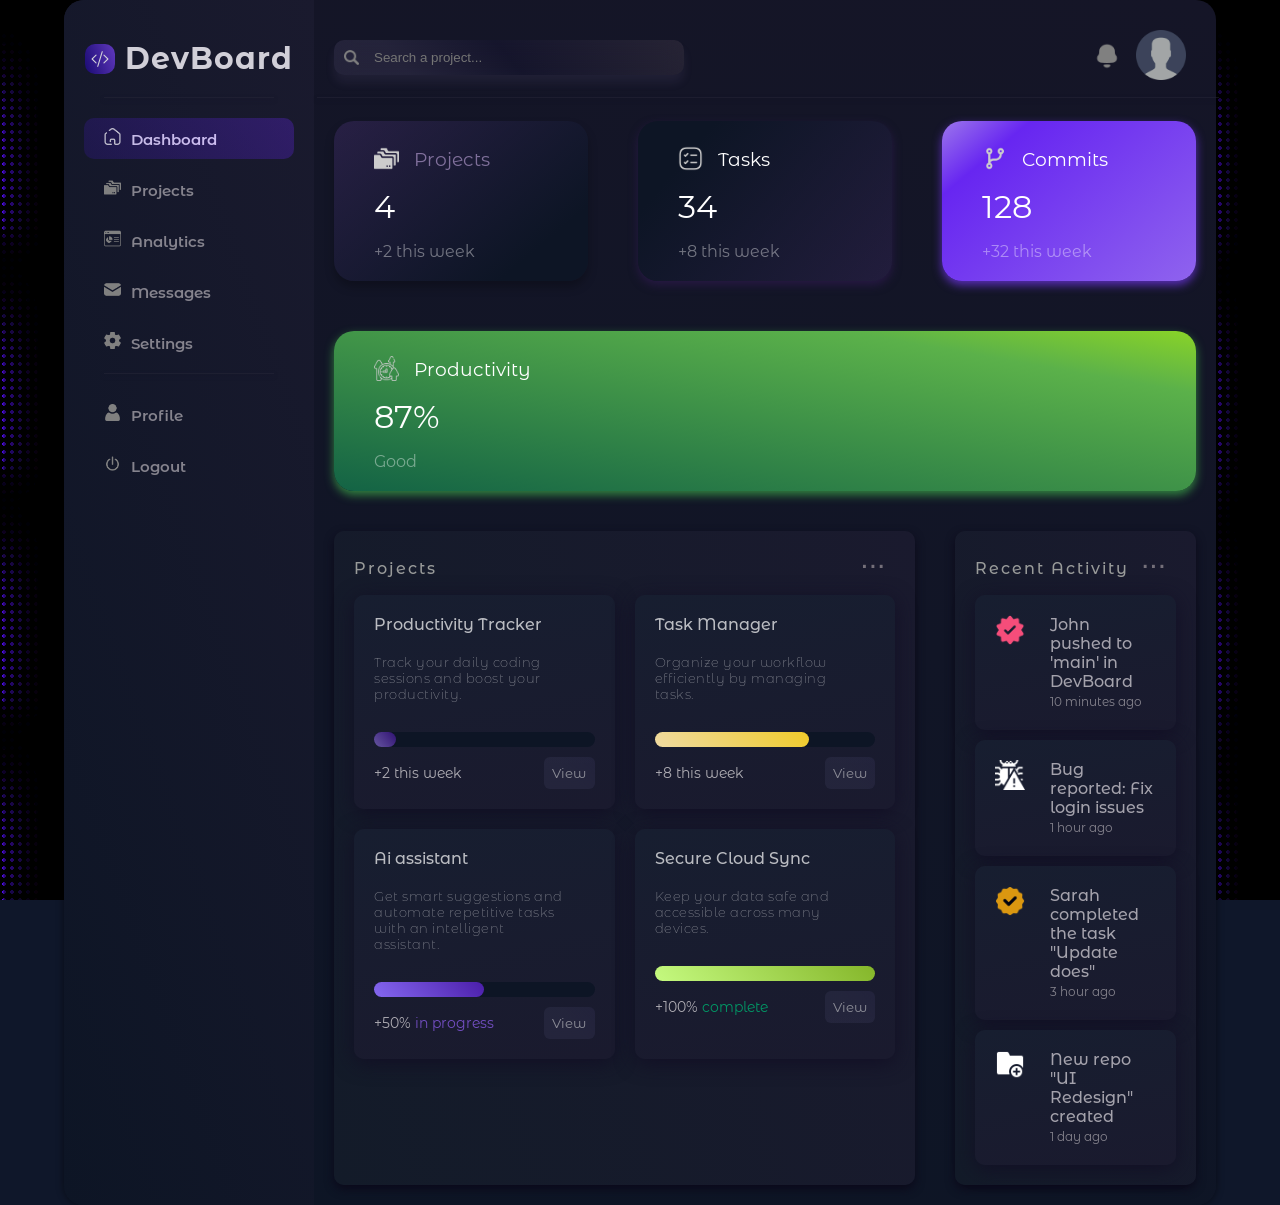
==== commit df4571fe: "Changed the background to the better version" ====
--- a/index.html
+++ b/index.html
@@ -14,6 +14,12 @@
 </head>
 
 <body>
+    <!-- animated background -->
+    <div id="falling-pattern"
+        style="position: fixed; inset: 0; width: 100vw; height: 100vh; overflow: hidden; pointer-events: none; z-index: -2; background-color: #000000;">
+        <div id="pattern-trigger" class="animate-fall" style="position: absolute; inset: 0; z-index: 0;"></div>
+        <div id="pattern-overlay" style="position: absolute; inset: 0; z-index: 1; filter: brightness(6);"></div>
+    </div>
     <div class="container">
         <!-- sidebar and buttons-->
         <aside class="sidebar">
@@ -58,8 +64,8 @@
                     </div>
 
                     <div class="notify">
-                        <button class="notification"><img class="notify-icon" src="./pngs/notification.png" alt="notifications"
-                                height="15"></button>
+                        <button class="notification"><img class="notify-icon" src="./pngs/notification.png"
+                                alt="notifications" height="15"></button>
                         <button id="Profile"><img class="Profile-img" src="./pngs/profile.png" alt="profile"
                                 height="50"></button>
                     </div>
@@ -112,9 +118,10 @@
                             <span id="Projects">Projects</span>
                             <button class="main-delete-btn"><img src="./pngs/delete.png" alt=""></button>
                             <button class="edit-delete-btn">...</button>
+                            <!-- edit-delete-add menu -->
                             <div class="menu">
-                                <button class="add"><img src="./pngs/add-post.png" alt="" style="filter: invert();">Add the
-                                    project</button>
+                                <button class="add"><img src="./pngs/add-post.png" alt="" 
+                                    style="filter: invert();">Add The Project</button>
                                 <button class="edit"><img src="./pngs/edit.png" alt=""
                                         style="filter: invert();">Edit</button>
                                 <button class="delete"><img src="./pngs/delete.png" alt="">Delete</button>
@@ -244,11 +251,11 @@
         </div>
 
     </div>
-    
+
     <nav class="mobile-nav" id="mobileNav">
         <button class="mobile-nav-btn active">
             <img src="./pngs/home-icon.png" alt="home">
-            <span>Home</span>
+            <span>Dashboard</span>
         </button>
         <button class="mobile-nav-btn">
             <img src="./pngs/folder-icon.png" alt="projects">
@@ -270,7 +277,7 @@
 
 
     <script src="index.js"></script>
-
+    <script src="falling-pattern.js"></script>
 </body>
 
 </html>
--- a/style.css
+++ b/style.css
@@ -4,6 +4,24 @@
     padding: 0;
 }
 
+@keyframes fall {
+    0% {
+        background-position: 0px 220px, 3px 220px, 151.5px 337.5px, 25px 24px, 28px 24px, 176.5px 150px, 50px 16px, 53px 16px, 201.5px 91px, 75px 224px, 78px 224px, 226.5px 230.5px, 100px 19px, 103px 19px, 251.5px 121px, 125px 120px, 128px 120px, 276.5px 187px, 150px 31px, 153px 31px, 301.5px 120.5px, 175px 235px, 178px 235px, 326.5px 384.5px, 200px 121px, 203px 121px, 351.5px 228.5px, 225px 224px, 228px 224px, 376.5px 364.5px, 250px 26px, 253px 26px, 401.5px 105px, 275px 75px, 278px 75px, 426.5px 180px;
+    }
+
+    100% {
+        background-position: 0px 6800px, 3px 6800px, 151.5px 6917.5px, 25px 13632px, 28px 13632px, 176.5px 13758px, 50px 5416px, 53px 5416px, 201.5px 5491px, 75px 17175px, 78px 17175px, 226.5px 17301.5px, 100px 5119px, 103px 5119px, 251.5px 5221px, 125px 8428px, 128px 8428px, 276.5px 8495px, 150px 9876px, 153px 9876px, 301.5px 9965.5px, 175px 13391px, 178px 13391px, 326.5px 13540.5px, 200px 14741px, 203px 14741px, 351.5px 14848.5px, 225px 18770px, 228px 18770px, 376.5px 18910.5px, 250px 5082px, 253px 5082px, 401.5px 5161px, 275px 6375px, 278px 6375px, 426.5px 6480px;
+    }
+}
+
+.animate-fall {
+    animation: fall 150s linear infinite;
+}
+
+#pattern-overlay {
+    filter: brightness(1);
+}
+
 html {
     scroll-behavior: smooth;
     font-family: "Montserrat Alternates", sans-serif;
@@ -19,7 +37,7 @@
     overflow-x: hidden;
 }
 
-body::after {
+/* body::after {
     z-index: -1;
     content: "";
     position: fixed;
@@ -41,7 +59,7 @@
     100% {
         background-position: 0% 50%;
     }
-}
+} */
 
 .container {
     display: flex;
@@ -903,7 +921,7 @@
         margin: 0;
     }
 
-/* desktop sidebar */
+    /* desktop sidebar */
     .sidebar {
         display: none;
     }
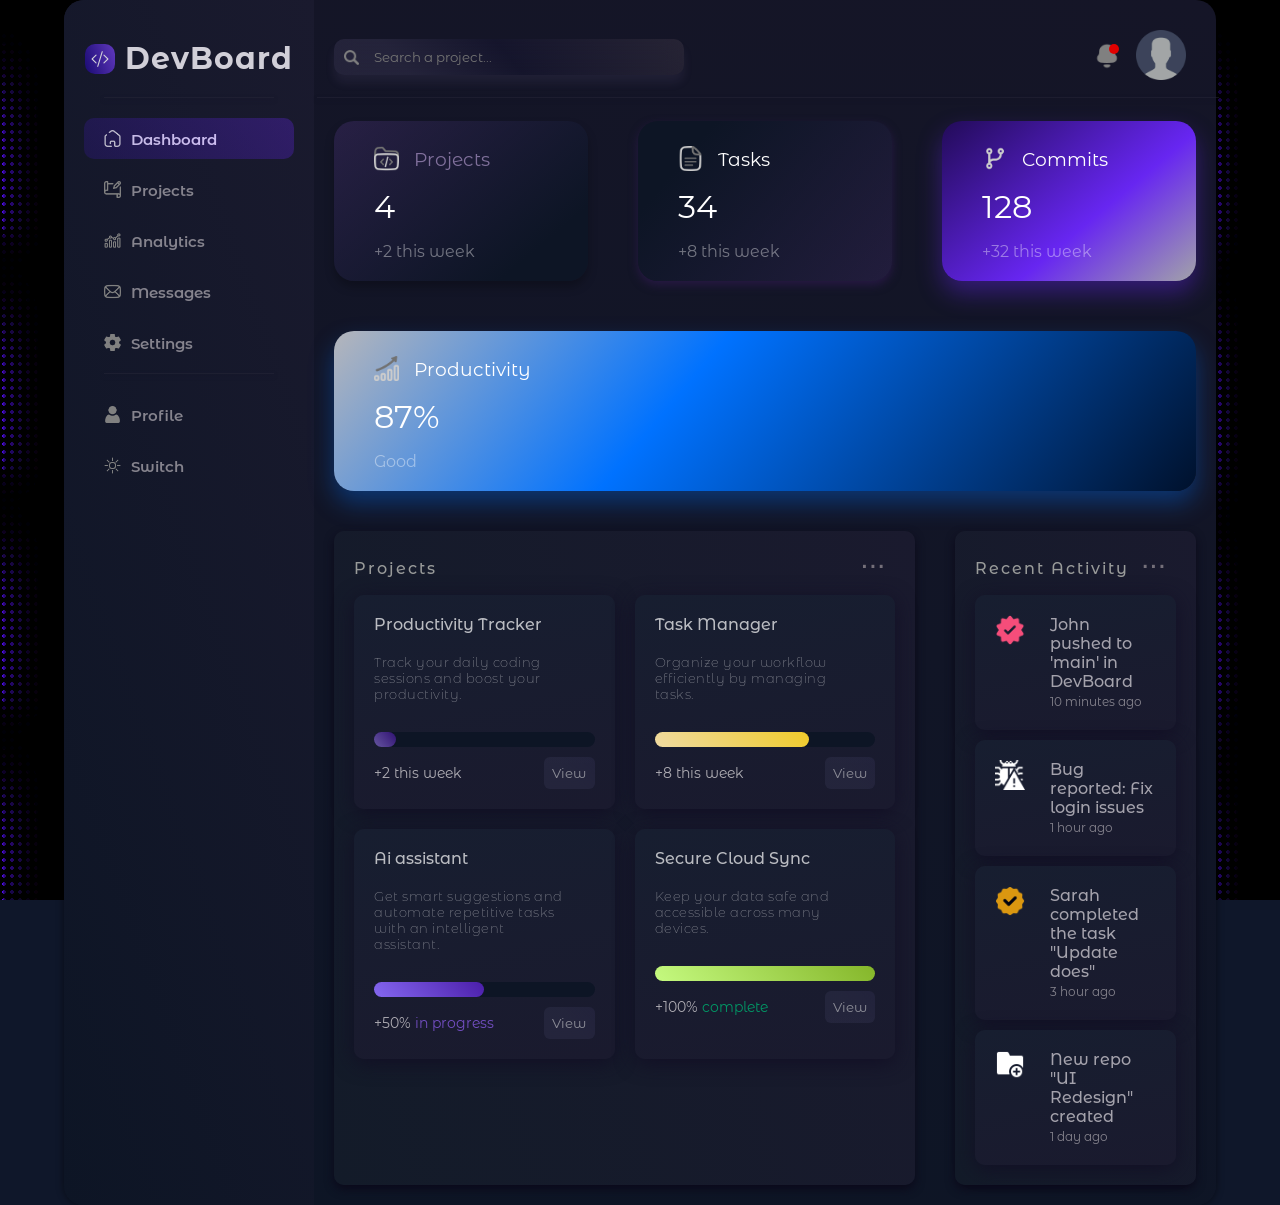
==== commit 294a2921: "added notification and profile menu,deleted logout button on the sidebar,changed icons and added fon" ====
--- a/index.html
+++ b/index.html
@@ -4,6 +4,7 @@
 <head>
     <meta charset="UTF-8">
     <meta name="viewport" content="width=device-width, initial-scale=1.0">
+    <meta>
     <link rel="stylesheet" href="style.css">
     <title>DevBoard</title>
     <link rel="preconnect" href="https://fonts.googleapis.com">
@@ -11,6 +12,7 @@
     <link
         href="https://fonts.googleapis.com/css2?family=Montserrat+Alternates:ital,wght@0,100;0,200;0,300;0,400;0,500;0,600;0,700;0,800;0,900;1,100;1,200;1,300;1,400;1,500;1,600;1,700;1,800;1,900&display=swap"
         rel="stylesheet">
+    <link rel="icon" type="image/png" href="./pngs/code.png">
 </head>
 
 <body>
@@ -35,11 +37,11 @@
             <ul class="main-list ">
                 <li><button class="sidebar-buttons"><img class="Dev-icon" src="./pngs/home-icon.png" alt="home"
                             height="15">Dashboard</button></li>
-                <li><button class="sidebar-buttons"><img class="Dev-icon" src="./pngs/folder-icon.png" alt="folder"
+                <li><button class="sidebar-buttons"><img class="Dev-icon" src="./pngs/project.png" alt="folder"
                             height="15">Projects</button></li>
-                <li><button class="sidebar-buttons"><img class="Dev-icon" src="./pngs/analitics-icon.png"
-                            alt="analytics" height="15">Analytics</button></li>
-                <li><button class="sidebar-buttons"><img class="Dev-icon" src="./pngs/email.png" alt="email"
+                <li><button class="sidebar-buttons"><img class="Dev-icon" src="./pngs/analitics.png" alt="analytics"
+                            height="15">Analytics</button></li>
+                <li><button class="sidebar-buttons"><img class="Dev-icon" src="./pngs/letter.png" alt="email"
                             height="15">Messages</button></li>
                 <li><button class="sidebar-buttons"><img class="Dev-icon" src="./pngs/settings.png" alt="settings"
                             height="15">Settings</button></li>
@@ -49,8 +51,8 @@
             <ul class="login-list">
                 <li><button class="profile-buttons"><img class="Dev-icon" src="./pngs/user.png" alt="profile"
                             height="15">Profile</button></li>
-                <li><button class="profile-buttons"><img class="Dev-icon" src="./pngs/turn-off.png" alt="logout"
-                            height="15">Logout</button></li>
+                <li><button class="profile-buttons"><img class="Dev-icon" src="./pngs/summer.png" alt="logout"
+                            height="15">Switch</button></li>
             </ul>
 
         </aside>
@@ -66,8 +68,28 @@
                     <div class="notify">
                         <button class="notification"><img class="notify-icon" src="./pngs/notification.png"
                                 alt="notifications" height="15"></button>
-                        <button id="Profile"><img class="Profile-img" src="./pngs/profile.png" alt="profile"
+                        <button class="Profile"><img class="Profile-img" src="./pngs/profile.png" alt="profile"
                                 height="50"></button>
+                        <!-- notifications menu -->
+                        <div class="notify-menu">
+                            <p class="messages">notifications</p>
+                        </div>
+                        <!-- profile menu -->
+                        <div class="profile-menu">
+                            <div class="profile-header">
+                                <p>My Account</p>
+                            </div>
+                            <div class="profile">
+                                <img class="menu-profile-img" src="./pngs/profile.png" alt="profile">
+                                <p class="profile-name">John Doe</p>
+                            </div>
+                            <div class="profile-logout">
+                                <button class="prof-menu-btn">Change profile</button>
+                                <button class="prof-menu-btn logout"><img class="logout-icon" src="./pngs/turn-off.png"
+                                alt="Logout" height="15">Logout</button>
+                            </div>
+                        </div>
+
                     </div>
                 </nav>
                 <hr class="nav-line">
@@ -77,7 +99,7 @@
 
                     <div class="cards-container">
                         <div class="card first">
-                            <h3><img src="./pngs/folder-icon.png" alt="folder icon" height="20"
+                            <h3><img src="./pngs/folders.png" alt="folder icon" height="20"
                                     class="content-icon">Projects
                             </h3>
                             <span class="indicator project-cnt">0</span>
@@ -85,7 +107,7 @@
                         </div>
 
                         <div class="card second">
-                            <h3><img src="./pngs/checklist.png" alt="checklist icon" height="20"
+                            <h3><img src="./pngs/document.png" alt="checklist icon" height="20"
                                     class="content-icon">Tasks
                             </h3>
                             <span class="indicator">34</span>
@@ -100,7 +122,7 @@
                         </div>
 
                         <div class="card fourth">
-                            <h3><img src="./pngs/clock.png" alt="productivity icon" height="20"
+                            <h3><img src="./pngs/diagram.png" alt="productivity icon" height="20"
                                     class="content-icon">Productivity</h3>
                             <span class="indicator ">87%</span>
                             <p class="details">Good</p>
@@ -120,8 +142,8 @@
                             <button class="edit-delete-btn">...</button>
                             <!-- edit-delete-add menu -->
                             <div class="menu">
-                                <button class="add"><img src="./pngs/add-post.png" alt="" 
-                                    style="filter: invert();">Add The Project</button>
+                                <button class="add"><img src="./pngs/add-post.png" alt="" style="filter: invert();">Add
+                                    The Project</button>
                                 <button class="edit"><img src="./pngs/edit.png" alt=""
                                         style="filter: invert();">Edit</button>
                                 <button class="delete"><img src="./pngs/delete.png" alt="">Delete</button>
@@ -133,8 +155,8 @@
                             <!-- Project cards -->
                             <div class="project-cards">
                                 <span class="Project-name">Productivity Tracker</span>
-                                <label for="" class="checkbox-container">
-                                    <input type="checkbox" name="" class="card-checkbox">
+                                <label for="check" class="checkbox-container">
+                                    <input type="checkbox" name="check" class="card-checkbox">
                                     <span class="custom-checkbox"></span>
                                 </label>
                                 <p class="project-text">Track your daily coding sessions and boost your productivity.
@@ -258,15 +280,15 @@
             <span>Dashboard</span>
         </button>
         <button class="mobile-nav-btn">
-            <img src="./pngs/folder-icon.png" alt="projects">
+            <img src="./pngs/project.png" alt="projects">
             <span>Projects</span>
         </button>
         <button class="mobile-nav-btn">
-            <img src="./pngs/analitics-icon.png" alt="analytics">
+            <img src="./pngs/analitics.png" alt="analytics">
             <span>Analytics</span>
         </button>
         <button class="mobile-nav-btn">
-            <img src="./pngs/email.png" alt="messages">
+            <img src="./pngs/letter.png" alt="messages">
             <span>Messages</span>
         </button>
         <button class="mobile-nav-btn">
--- a/style.css
+++ b/style.css
@@ -4,6 +4,8 @@
     padding: 0;
 }
 
+/* background animation */
+
 @keyframes fall {
     0% {
         background-position: 0px 220px, 3px 220px, 151.5px 337.5px, 25px 24px, 28px 24px, 176.5px 150px, 50px 16px, 53px 16px, 201.5px 91px, 75px 224px, 78px 224px, 226.5px 230.5px, 100px 19px, 103px 19px, 251.5px 121px, 125px 120px, 128px 120px, 276.5px 187px, 150px 31px, 153px 31px, 301.5px 120.5px, 175px 235px, 178px 235px, 326.5px 384.5px, 200px 121px, 203px 121px, 351.5px 228.5px, 225px 224px, 228px 224px, 376.5px 364.5px, 250px 26px, 253px 26px, 401.5px 105px, 275px 75px, 278px 75px, 426.5px 180px;
@@ -36,30 +38,6 @@
     min-height: 100vh;
     overflow-x: hidden;
 }
-
-/* body::after {
-    z-index: -1;
-    content: "";
-    position: fixed;
-    inset: 0;
-    background: linear-gradient(90deg, #141d31 0%, #05001f 50%, #23213f 100%);
-    animation: gradientAnimation 10s ease infinite;
-    background-size: 400% 400%;
-}
-
-@keyframes gradientAnimation {
-    0% {
-        background-position: 0% 50%;
-    }
-
-    50% {
-        background-position: 100% 50%;
-    }
-
-    100% {
-        background-position: 0% 50%;
-    }
-} */
 
 .container {
     display: flex;
@@ -143,6 +121,12 @@
     font-weight: 600;
     animation: appearing 1.5s ease-in-out;
     outline: none;
+}
+
+.sidebar-buttons img,
+.profile-buttons img{
+    position: relative;
+    top: 2px;
 }
 
 .login-list {
@@ -314,6 +298,42 @@
     filter: invert(1) brightness(1.3);
 }
 
+.notify {
+    position: relative;
+}
+
+.notify-menu.visible {
+    opacity: 1;
+    transform: translateX(-10px);
+    visibility: visible;
+}
+
+.notify-menu {
+    cursor: default;
+    font-family: "Montserrat Alternates", sans-serif;
+    z-index: 9999;
+    position: absolute;
+    right: 60px;
+    top: 50px;
+    background: rgba(143, 117, 177, 0.03);
+    border-radius: 20px;
+    border: 1px solid rgba(255, 255, 255, 0.068);
+    padding: 20px;
+    min-width: 300px;
+    min-height: 300px;
+    backdrop-filter: blur(10px);
+    display: flex;
+    box-shadow: 0 8px 32px rgba(143, 117, 177, 0.05);
+    flex-direction: column;
+    color: #ffffff;
+    text-align: center;
+    gap: 10px;
+    font-size: 15px;
+    opacity: 0;
+    visibility: hidden;
+    transition: opacity 0.2s ease, transform 0.4s ease, visibility 0.2s ease;
+}
+
 .notification {
     bottom: 10px;
     position: relative;
@@ -327,7 +347,104 @@
     border-radius: 50%;
 }
 
-#Profile {
+.notification::after {
+    content: "";
+    position: absolute;
+    width: 10px;
+    height: 10px;
+    border-radius: 50%;
+    background-color: rgb(224, 0, 0);
+    right: 3px;
+    top: 2px;
+}
+
+.profile-menu.visible {
+    opacity: 1;
+    transform: translateX(-10px);
+    visibility: visible;
+}
+
+.profile-menu {
+    cursor: default;
+    font-family: "Montserrat Alternates", sans-serif;
+    z-index: 9999;
+    position: absolute;
+    right: 10px;
+    top: 55px;
+    background:rgba(24, 12, 43, 0.055);
+    border-radius: 20px;
+    border: 1px solid rgba(255, 255, 255, 0.068);
+    padding: 20px;
+    min-width: 250px;
+    min-height: 200px;
+    backdrop-filter: blur(5px);
+    display: flex;
+    box-shadow: 0 8px 32px rgba(143, 117, 177, 0.034);
+    flex-direction: column;
+    color: #ffffff;
+    text-align: center;
+    gap: 10px;
+    font-size: 15px;
+    opacity: 0;
+    visibility: hidden;
+    transition: opacity 0.2s ease, transform 0.4s ease, visibility 0.2s ease;
+}
+
+.profile-menu .profile-logout {
+    margin-top: auto;
+}
+
+.profile-name {
+    color: #e6e5e9;
+}
+
+.profile-menu .logout-icon {
+    position: relative;
+    top: 2px;
+    height: 17px;
+    margin-right: 14px;
+    filter: invert() ;
+}
+
+.profile {
+    margin: 20px 0px 30px 0px;
+}
+
+.menu-profile-img{
+    height: 75px;
+}
+
+.profile-menu .logout{
+    color: red;
+}
+
+.profile-menu button:hover {
+    background: rgba(255, 255, 255, 0.1);
+}
+
+.profile-menu button:active {
+    background: rgba(255, 255, 255, 0.2);
+}
+
+.profile-menu .logout:active {
+    background: rgba(124, 4, 4, 0.336);
+}
+
+.profile-menu button {
+    letter-spacing: 3px;
+    font-size: 15px;
+    font-family: "Montserrat Alternates", sans-serif;
+    border: none;
+    background: transparent;
+    color: white;
+    padding: 10px;
+    text-align: left;
+    cursor: pointer;
+    border-radius: 10px;
+    transition: background-color 0.2s ease;
+}
+
+.Profile {
     margin-right: 20px;
     cursor: pointer;
     filter: brightness(0.7);
@@ -337,11 +454,11 @@
     background: transparent;
 }
 
-#Profile:hover {
+.Profile:hover {
     filter: brightness(0.9);
 }
 
-#Profile:active {
+.Profile:active {
     filter: brightness(1.1);
 }
 
@@ -361,6 +478,10 @@
     padding: 5px 10px;
     border-radius: 10px;
     flex: 1;
+}
+
+input[placeholder]{
+    font-family: "Montserrat Alternates", sans-serif;
 }
 
 .navbar-container {
@@ -399,7 +520,7 @@
     margin: 20px;
     flex: 1 1 200px;
     box-shadow: 0px 6px 10px #00000040;
-    transition: transform 0.4s, box-shadow 0.4s ease;
+    transition: transform 0.3s ease, box-shadow 0.3s ease, background 0.3s ease;
     animation: appearing 2.5s ease-in-out;
     animation-timing-function: ease-in-out;
 }
@@ -424,13 +545,13 @@
 }
 
 .third {
-    background: linear-gradient(320deg, #8f63ee 0%, #6726f1 80%, #9c76ec 100%);
-    box-shadow: 0px 4px 10px #5a2eb9;
+    background: linear-gradient(320deg, rgba(255, 255, 255, 0.603) 0%, #6726f1 40%, #220b58 100%);
+    box-shadow: 0px 12px 25px rgba(103, 38, 241, 0.4);
 }
 
 .fourth {
-    box-shadow: 0px 4px 10px #328340;
-    background: linear-gradient(10deg, #8acc35f5 -40%, #136345 0%, #5bb14a 80%, #8edb28f5 100%);
+    background: linear-gradient(130deg, rgba(255, 255, 255, 0.685) 0%, #0072ff 40%, #00112c 100%);
+    box-shadow: 0px 12px 25px rgba(0, 114, 255, 0.35);
 }
 
 .content-icon {
@@ -456,23 +577,27 @@
 }
 
 .card:hover {
-    transform: translateY(-5px);
+    transform: scale(1.03);
 }
 
 .first:hover {
-    box-shadow: 0px 4px 10px #281d3d;
+    background: linear-gradient(320deg, #0d1525 0%, #a662ff15 50%, #a662ff44 100%);
+    box-shadow: 0px 20px 40px rgba(166, 98, 255, 0.2), inset 0px 0px 12px rgba(166, 98, 255, 0.15);
 }
 
 .second:hover {
-    box-shadow: 0px 8px 10px #22006b;
+    background: linear-gradient(130deg, #0d1525 0%, #a561ff10 50%, #a561ff33 100%);
+    box-shadow: 0px 20px 40px rgba(165, 97, 255, 0.18), inset 0px 0px 12px rgba(165, 97, 255, 0.15);
 }
 
 .third:hover {
-    box-shadow: 0px 8px 10px #7313c2;
+    background: linear-gradient(320deg, rgba(255, 255, 255, 0.658) 0%, #7737ff 50%, #170443 100%);
+    box-shadow: 0px 25px 45px rgba(103, 38, 241, 0.65);
 }
 
 .fourth:hover {
-    box-shadow: 0px 4px 10px #37b426;
+    background: linear-gradient(130deg, rgba(255, 255, 255, 0.76) 0%, #0084ff 50%, #000a1c 100%);
+    box-shadow: 0px 25px 45px rgba(0, 114, 255, 0.6);
 }
 
 .projects-container {
@@ -709,7 +834,7 @@
     background: rgba(255, 255, 255, 0.2);
 }
 
-.menu>.delete {
+.menu >.delete {
     color: rgb(214, 29, 29);
 }
 
@@ -1006,7 +1131,7 @@
     transform: translateX(-50%);
     z-index: 9999;
     background: #140f2d73;
-    backdrop-filter: blur(28px) saturate(180%);
+    backdrop-filter: blur(20px) saturate(180%);
     border: 1px solid rgba(255, 255, 255, 0.10);
     border-radius: 999px;
     padding: 10px 18px;
